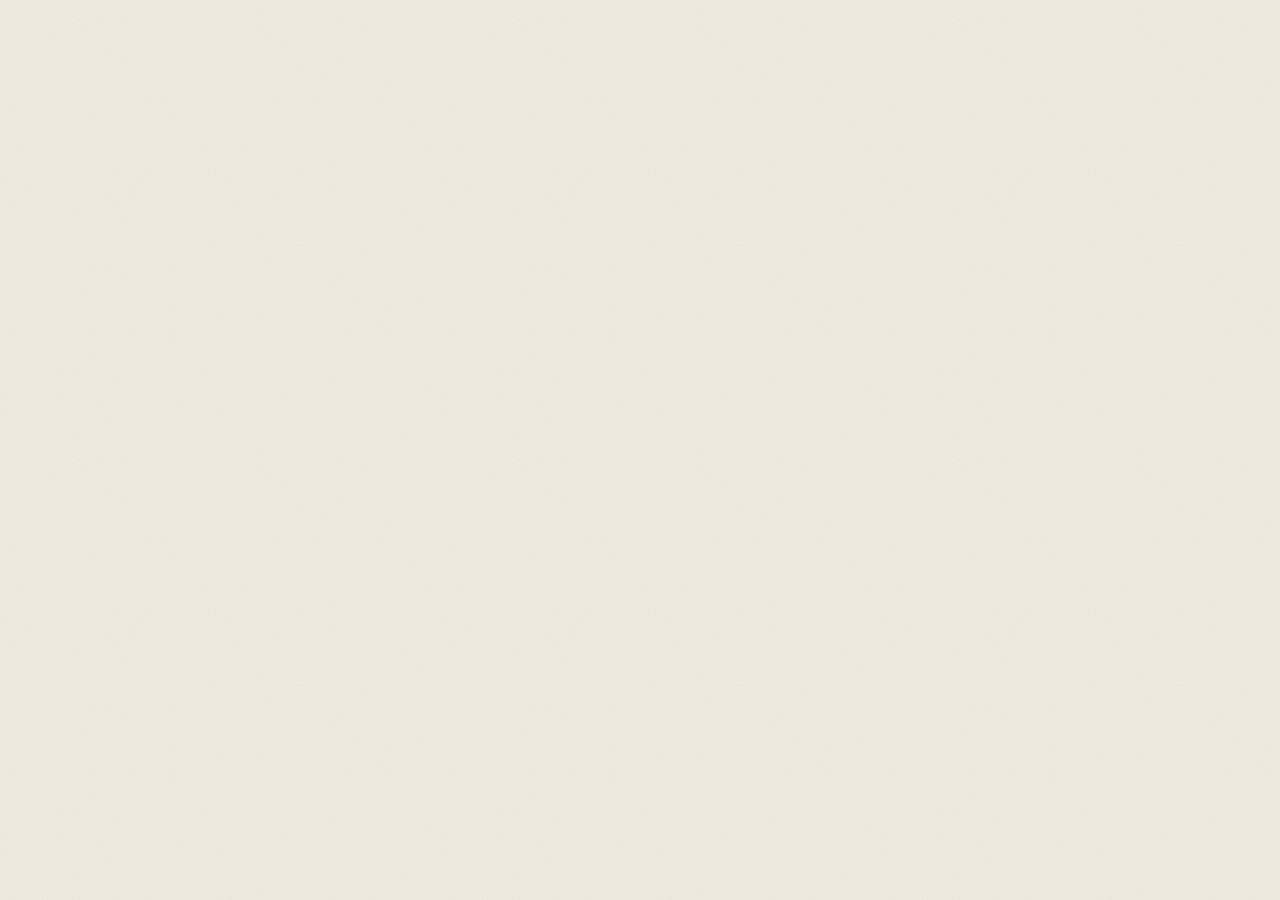
==== index.html @ 9078d6b9 "initial commit: website outline is ready" ====
<!doctype html>
<html lang="en">
<head>
<meta charset="utf-8" />
<meta name="viewport" content="width=device-width,initial-scale=1" />
<title>Anastasiia Krasnoshapka — Unity Developer</title>
<link rel="icon" type="image/svg+xml" href="src/assets/favicon.svg" />
<link rel="preconnect" href="https://fonts.googleapis.com" />
<link rel="preconnect" href="https://fonts.gstatic.com" crossorigin />
<link href="https://fonts.googleapis.com/css2?family=Instrument+Serif:ital@0;1&family=Geist:wght@300;400;500;600;700&family=JetBrains+Mono:wght@400;500&display=swap" rel="stylesheet" />
<link rel="stylesheet" href="styles.css" />
</head>
<body>
<div id="root"></div>

<script src="https://unpkg.com/react@18.3.1/umd/react.development.js" integrity="sha384-hD6/rw4ppMLGNu3tX5cjIb+uRZ7UkRJ6BPkLpg4hAu/6onKUg4lLsHAs9EBPT82L" crossorigin="anonymous"></script>
<script src="https://unpkg.com/react-dom@18.3.1/umd/react-dom.development.js" integrity="sha384-u6aeetuaXnQ38mYT8rp6sbXaQe3NL9t+IBXmnYxwkUI2Hw4bsp2Wvmx4yRQF1uAm" crossorigin="anonymous"></script>
<script src="https://unpkg.com/@babel/standalone@7.29.0/babel.min.js" integrity="sha384-m08KidiNqLdpJqLq95G/LEi8Qvjl/xUYll3QILypMoQ65QorJ9Lvtp2RXYGBFj1y" crossorigin="anonymous"></script>

<script type="text/babel" src="components/Wood.jsx"></script>
<script type="text/babel" src="components/MainPage.jsx"></script>
<script type="text/babel" src="components/ProjectPage.jsx"></script>
<script type="text/babel" src="components/App.jsx"></script>
</body>
</html>
---- styles.css ----
/* ──────────────────────────────────────────────────────────────
   Anastasiia — Unity Developer Portfolio
   Aesthetic: monochrome + walnut/oak wood + moss green accent
   Type: Instrument Serif (display), Geist (body), JetBrains Mono
   ────────────────────────────────────────────────────────────── */

:root {
  --bg: #f1ece2;
  --bg-2: #e8e1d2;
  --paper: #faf6ed;
  --ink: #161310;
  --ink-2: #3b352d;
  --ink-3: #6b6359;
  --rule: #1612101a;
  --rule-strong: #16131033;

  --wood-0: #f6e9cb;
  --wood-1: #f1e1c0;
  --wood-2: #e3cfab;
  --wood-3: #d6b481;
  --wood-4: #a07a4a;
  --wood-5: #f1e1c0;
  --ring: #b88a4e;
  --ring-2: #7a5223;
  --wood-grain: #b88a4e80;
  --wood-background: rgba(120,80,30,.45);

  --moss: oklch(54% 0.12 145);
  --moss-2: oklch(62% 0.13 145);
  --moss-soft: oklch(54% 0.12 145 / 0.18);

  --shadow-1: 0 1px 0 #00000010, 0 12px 30px -20px #00000030;
  --shadow-2: 0 30px 60px -40px #00000060, 0 2px 0 #00000010;

  --ease: cubic-bezier(.2,.7,.2,1);
  --ease-out: cubic-bezier(.16,1,.3,1);
}

html[data-theme="dark"] {
  --bg: #242423;
  --bg-2: #2f2f2e;
  --paper: #393937;
  --ink: #ece5d6;
  --ink-2: #cec9bf;
  --ink-3: #89837a;
  --rule: #eae5dc5a;
  --rule-strong: #ece5d63a;

  --wood-0: #eeece7;
  --wood-1: #f1f1f1;
  --wood-2: #d7d7d7;
  --wood-3: #aaaaaa;
  --wood-4: #443f38;
  --wood-5: #292929;
  --ring: #3a3631;
  --ring-2: #323130;
  --wood-grain: #1d0e0466;
  --wood-background: rgba(63, 56, 47, 0.45);

  --moss: oklch(66% 0.14 145);
  --moss-2: oklch(74% 0.14 145);
  --moss-soft: oklch(66% 0.14 145 / 0.2);
}

* { box-sizing: border-box; }
html, body { margin: 0; padding: 0; }
html { scroll-behavior: smooth; }

body {
  font-family: "Geist", system-ui, sans-serif;
  background: var(--bg);
  color: var(--ink);
  -webkit-font-smoothing: antialiased;
  transition: background-color .6s var(--ease), color .6s var(--ease);
  overflow-x: hidden;
}

body::before {
  content: "";
  position: fixed;
  inset: 0;
  pointer-events: none;
  z-index: 9999;
  opacity: .35;
  mix-blend-mode: multiply;
  background-image: url("data:image/svg+xml;utf8,<svg xmlns='http://www.w3.org/2000/svg' width='220' height='220'><filter id='n'><feTurbulence type='fractalNoise' baseFrequency='0.9' numOctaves='2' stitchTiles='stitch'/><feColorMatrix values='0 0 0 0 0  0 0 0 0 0  0 0 0 0 0  0 0 0 0.06 0'/></filter><rect width='100%' height='100%' filter='url(%23n)'/></svg>");
}
html[data-theme="dark"] body::before { mix-blend-mode: screen; opacity: .25; }

::selection { background: var(--moss); color: var(--paper); }

/* ─────────── Custom circular cursor ─────────── */
@media (hover: hover) and (pointer: fine) {
  html, body,
  a, button, [role="button"], input, textarea, select, label,
  .project-row, .disc-wrap, .theme-switch, .nav-pill a, .steam-link, .back-btn, .contact-email {
    cursor: none !important;
  }
}
.cursor-dot, .cursor-ring {
  position: fixed;
  top: 0; left: 0;
  pointer-events: none;
  z-index: 10000;
  border-radius: 50%;
  transform: translate(-50%, -50%);
  will-change: transform, width, height;
}
.cursor-dot {
  width: 6px; height: 6px;
  background: var(--ink);
  transition: opacity .3s, transform .08s linear, background .3s;
}
.cursor-ring {
  width: 34px; height: 34px;
  border: 1.5px solid var(--ink);
  transition: width .35s var(--ease-out), height .35s var(--ease-out),
              border-width .3s, opacity .3s;
  background: transparent;
}
.cursor-ring.hover {
  width: 64px; height: 64px;
  border-width: 1.5px;
  background: transparent;
}
.cursor-ring.hidden, .cursor-dot.hidden { opacity: 0; }
@media (hover: none), (pointer: coarse) {
  .cursor-dot, .cursor-ring { display: none; }
}

/* ─────────── Loading screen ─────────── */
.loader {
  position: fixed;
  inset: 0;
  z-index: 10001;
  background: var(--bg);
  display: flex; flex-direction: column; align-items: center; justify-content: center;
  gap: 28px;
  transition: opacity .8s var(--ease-out), visibility .8s;
}
.loader.done { opacity: 0; visibility: hidden; pointer-events: none; }
.loader .ring-stack {
  position: relative;
  width: 140px; height: 140px;
}
.loader .ring-stack svg {
  position: absolute; inset: 0;
  width: 100%; height: 100%;
}
.loader .ring-stack .r {
  fill: none;
  stroke: var(--ink-2);
  stroke-linecap: round;
  transform-origin: center;
  animation: ring-grow 2.4s var(--ease-out) infinite;
}
.loader .ring-stack .r:nth-child(1) { animation-delay: 0s;   stroke-width: 1.2; }
.loader .ring-stack .r:nth-child(2) { animation-delay: .25s; stroke-width: 1; opacity: .85; }
.loader .ring-stack .r:nth-child(3) { animation-delay: .5s;  stroke-width: 1; opacity: .7; }
.loader .ring-stack .r:nth-child(4) { animation-delay: .75s; stroke-width: 1; opacity: .55; }
.loader .ring-stack .r:nth-child(5) { animation-delay: 1s;   stroke-width: 1; opacity: .4; }
.loader .ring-stack .core-dot {
  position: absolute; left: 50%; top: 50%;
  width: 10px; height: 10px;
  border-radius: 50%;
  background: var(--moss);
  transform: translate(-50%, -50%);
  box-shadow: 0 0 0 6px var(--moss-soft);
}
@keyframes ring-grow {
  0%   { transform: scale(0.2); opacity: 0; }
  20%  { opacity: .9; }
  100% { transform: scale(1); opacity: 0; }
}
.loader .label {
  font-family: "JetBrains Mono", monospace;
  font-size: 11px;
  letter-spacing: 0.3em;
  color: var(--ink-3);
  text-transform: uppercase;
  display: flex; align-items: center; gap: 14px;
}
.loader .label .bar {
  display: inline-block;
  width: 120px; height: 1px;
  background: linear-gradient(90deg, var(--ink-3) 0%, var(--ink-3) var(--p, 0%), var(--rule-strong) var(--p, 0%));
}
.loader .name {
  font-family: "Instrument Serif", serif;
  font-size: 28px;
  color: var(--ink-2);
  letter-spacing: -0.005em;
}
.loader .name .it { font-style: italic; color: var(--moss); }

h1, h2, h3, h4 { margin: 0; font-weight: 400; letter-spacing: -0.01em; }
p { margin: 0; line-height: 1.55; }

.serif { font-family: "Instrument Serif", "Times New Roman", serif; font-weight: 400; letter-spacing: 0; }
.mono { font-family: "JetBrains Mono", ui-monospace, monospace; font-feature-settings: "ss01"; }

/* ─────────── Wood textures ─────────── */
.wood-grain {
  background-color: var(--wood-1);
  background-image:
    repeating-radial-gradient(circle at 78% 12%,
      transparent 0 5px,
      rgba(184,138,78,.45) 5px,
      transparent 6px 11px),
    repeating-radial-gradient(circle at 42% 88%,
      transparent 0 7px,
      rgba(184,138,78,.4) 7px,
      transparent 8px 15px),
    repeating-radial-gradient(circle at -10% 50%,
      transparent 0 9px,
      rgba(184,138,78,.25) 9px,
      transparent 10px 19px),
    url("data:image/svg+xml;utf8,<svg xmlns='http://www.w3.org/2000/svg' width='400' height='400'><filter id='w'><feTurbulence type='fractalNoise' baseFrequency='0.85' numOctaves='2' seed='4'/><feColorMatrix values='0 0 0 0 0.55  0 0 0 0 0.4  0 0 0 0 0.22  0 0 0 0.1 0'/></filter><rect width='100%25' height='100%25' filter='url(%23w)'/></svg>"),
    linear-gradient(180deg, rgba(255,240,210,.22), rgba(180,140,80,.14));
  background-size: auto, auto, auto, 240px 240px, auto;
  background-blend-mode: multiply, multiply, multiply, multiply, normal;
}

.wood-grain.light { background-color: var(--wood-0); }
.wood-grain.dark  { background-color: var(--wood-3); }
.wood-grain.dark  { --ring: var(--ring-2); }

.wood-disc {
  background-color: var(--wood-1);
  background-image:
    repeating-radial-gradient(circle at 50% 50%,
      transparent 0 4px,
      rgba(184,138,78,.35) 4px,
      transparent 5px 9px),
    repeating-radial-gradient(circle at 50% 50%,
      transparent 0 24px,
      rgba(184,138,78,.15) 24px,
      transparent 26px 60px),
    radial-gradient(circle at 50% 50%, rgba(255,240,210,.5), rgba(184,138,78,.22) 85%);
  background-blend-mode: multiply, multiply, normal;
}

/* ─────────── Cursor / focus ─────────── */
@media (hover: none), (pointer: coarse) {
  a, button, [role="button"] { cursor: pointer; }
}

/* ─────────── Top chrome ─────────── */
.chrome {
  position: fixed;
  top: 0; left: 0; right: 0;
  z-index: 100;
  display: flex;
  align-items: center;
  justify-content: space-between;
  padding: 22px 36px;
  pointer-events: none;
}
.chrome > * { pointer-events: auto; }

.brand {
  display: flex;
  align-items: center;
  gap: 12px;
  font-family: "Instrument Serif", serif;
  font-size: 22px;
  letter-spacing: -0.01em;
}
.brand .dot {
  width: 10px; height: 10px;
  border-radius: 50%;
  background: var(--moss);
  box-shadow: 0 0 0 3px var(--moss-soft);
}

.nav-pill {
  display: flex; align-items: center; gap: 18px;
  background: var(--paper);
  border: 1px solid var(--rule);
  padding: 8px 8px 8px 20px;
  border-radius: 999px;
  font-size: 13px;
  letter-spacing: 0.02em;
  box-shadow: var(--shadow-1);
}
.nav-pill a {
  color: var(--ink-2);
  text-decoration: none;
  transition: color .2s;
}
.nav-pill a:hover { color: var(--ink); }
.nav-pill .sep { width: 1px; height: 14px; background: var(--rule-strong); }

/* ─────────── Theme switch — wooden toggle ─────────── */
.theme-switch {
  position: relative;
  width: 64px; height: 30px;
  border-radius: 999px;
  border: 1px solid var(--rule-strong);
  background: var(--bg-2);
  overflow: hidden;
  box-shadow: inset 0 1px 0 #ffffff20, inset 0 -1px 0 #00000020;
}
.theme-switch .knob {
  position: absolute;
  top: 2px; left: 2px;
  width: 24px; height: 24px;
  border-radius: 50%;
  transition: transform .5s var(--ease-out), background .4s;
  box-shadow: 0 2px 4px #00000040, inset 0 1px 0 #ffffff40, inset 0 -2px 3px #00000040;
  background:
    radial-gradient(circle at 30% 30%, rgba(255,230,190,.6), transparent 50%),
    radial-gradient(circle at 50% 50%, var(--wood-2), var(--wood-3));
}
html[data-theme="dark"] .theme-switch .knob {
  transform: translateX(34px);
}
.theme-switch .icon {
  position: absolute;
  top: 50%;
  width: 14px; height: 14px;
  transform: translateY(-50%);
  opacity: .6;
}
.theme-switch .icon.sun { left: 9px; }
.theme-switch .icon.moon { right: 9px; }

/* ─────────── Sections ─────────── */
section {
  position: relative;
  padding: 120px 36px;
}
.section-label {
  display: flex; align-items: center; gap: 14px;
  font-family: "JetBrains Mono", monospace;
  font-size: 11px;
  letter-spacing: 0.18em;
  text-transform: uppercase;
  color: var(--ink-3);
}
.section-label::before {
  content: ""; width: 28px; height: 1px; background: var(--ink-3);
}

/* ─────────── HERO ─────────── */
.hero {
  min-height: 100vh;
  padding: 120px 48px 80px;
  display: grid;
  grid-template-columns: minmax(0, 2fr) minmax(0, 1fr);
  grid-template-rows: auto 1fr auto;
  grid-template-areas:
    "meta   meta"
    "title  cubes"
    "role   role";
  column-gap: 56px;
  row-gap: 40px;
  position: relative;
  overflow: hidden;
}
.hero-meta {
  grid-area: meta;
  display: flex; justify-content: space-between;
  font-family: "JetBrains Mono", monospace;
  font-size: 11px;
  letter-spacing: 0.15em;
  text-transform: uppercase;
  color: var(--ink-3);
  margin-top: 40px;
  position: relative;
  z-index: 3;
}

.hero-title {
  grid-area: title;
  display: flex;
  flex-direction: column;
  justify-content: center;
  gap: 36px;
  position: relative;
  z-index: 3;
  min-width: 0;
}

.hero-name {
  font-family: "Instrument Serif", serif;
  font-size: clamp(56px, 8vw, 168px);
  line-height: 0.9;
  letter-spacing: -0.025em;
  margin: 0;
  text-wrap: balance;
}
.hero-name .it { font-style: italic; color: var(--moss); }
.hero-name .stroke {
  -webkit-text-stroke: 1.5px var(--ink);
  color: transparent;
}

.hero-role {
  grid-area: role;
  display: flex; justify-content: space-between; align-items: flex-end;
  border-top: 1px solid var(--rule-strong);
  padding-top: 16px;
  position: relative;
  z-index: 3;
}
.hero-role .role {
  font-family: "Geist", sans-serif;
  font-size: 14px;
  letter-spacing: 0.06em;
  text-transform: uppercase;
  color: var(--ink-2);
}
.hero-role .loc {
  font-family: "JetBrains Mono", monospace;
  font-size: 12px;
  color: var(--ink-3);
}

.beam-track {
  position: absolute;
  left: 0; right: 0;
  pointer-events: none;
}

.hero-cubes {
  grid-area: cubes;
  position: relative;
  align-self: stretch;
  justify-self: stretch;
  min-height: 360px;
  pointer-events: none;
  z-index: 1;
}
.hero-cube {
  position: absolute;
  will-change: transform;
}
.hero-cube.hc-1 { top: 4%;   right: 12%; }
.hero-cube.hc-2 { top: 22%;  right: 58%; }
.hero-cube.hc-3 { top: 42%;  right: 6%;  }
.hero-cube.hc-4 { top: 62%;  right: 48%; }
.hero-cube.hc-5 { top: 80%;  right: 22%; }

@media (max-width: 1023px) {
  .hero {
    grid-template-columns: minmax(0, 1fr);
    grid-template-rows: auto auto auto;
    grid-template-areas:
      "meta"
      "title"
      "role";
    column-gap: 0;
  }
  .hero-cubes { display: none !important; }
}

.hero-tagline {
  display: flex;
  align-items: baseline;
  flex-wrap: wrap;
  gap: 18px;
  position: relative;
}
.hero-tagline .prefix {
  font-family: "JetBrains Mono", monospace;
  font-size: 12px;
  letter-spacing: 0.22em;
  text-transform: uppercase;
  color: var(--ink-3);
  padding-bottom: 8px;
}
.hero-tagline .emph {
  font-family: "Instrument Serif", serif;
  font-style: italic;
  font-size: clamp(40px, 6vw, 100px);
  line-height: 0.95;
  letter-spacing: -0.02em;
  color: var(--moss);
  position: relative;
}
.hero-tagline .emph::after {
  content: "";
  position: absolute;
  left: 0; right: 0;
  bottom: 6px;
  height: 2px;
  background: var(--moss);
  opacity: 0.35;
}

/* ─────────── ABOUT ─────────── */
.about {
  display: grid;
  grid-template-columns: 1fr 1.4fr;
  gap: 80px;
  align-items: start;
}
.about p {
  font-family: "Instrument Serif", serif;
  font-size: clamp(26px, 3.2vw, 38px);
  line-height: 1.18;
  letter-spacing: -0.005em;
  color: var(--ink);
  text-wrap: pretty;
}
.about p .em {
  color: var(--moss);
  font-style: italic;
}
.about-side {
  position: sticky;
  top: 120px;
  display: flex; flex-direction: column; gap: 18px;
}
.about-stat {
  border-top: 1px solid var(--rule);
  padding-top: 14px;
}
.about-stat .n {
  font-family: "Instrument Serif", serif;
  font-size: 64px;
  line-height: 1;
}
.about-stat .l {
  font-family: "JetBrains Mono", monospace;
  font-size: 11px;
  letter-spacing: 0.14em;
  text-transform: uppercase;
  color: var(--ink-3);
  margin-top: 6px;
}

/* ─────────── SKILLS — wooden blocks ─────────── */
.skills {
  position: relative;
}
.skills-head {
  display: flex; justify-content: space-between; align-items: flex-end;
  margin-bottom: 44px;
}
.skills-head h2 {
  font-family: "Instrument Serif", serif;
  font-size: clamp(56px, 7vw, 110px);
  line-height: 0.95;
  letter-spacing: -0.02em;
}
.skills-head h2 .it { font-style: italic; color: var(--moss); }

.skills-grid {
  display: grid;
  grid-template-columns: repeat(3, 1fr);
  gap: 80px 40px;
  margin-top: 60px;
}
.disc-wrap {
  display: flex; flex-direction: column; align-items: center; gap: 18px;
}
.disc {
  position: relative;
  width: clamp(180px, 17vw, 240px);
  aspect-ratio: 1;
  border-radius: 50%;
  overflow: hidden;
  transition: transform .8s var(--ease-out);
  box-shadow:
    inset 0 1px 0 rgba(255,245,215,.6),
    inset 0 -8px 22px rgba(140,90,40,.32),
    0 24px 40px -28px rgba(80,50,20,.55);
}
.disc::after {
  content: "";
  position: absolute; inset: 0;
  border-radius: 50%;
  background:
    radial-gradient(circle at 32% 28%, rgba(255,250,235,.32), transparent 55%),
    radial-gradient(circle at 70% 78%, rgba(80,50,20,.28), transparent 55%);
  mix-blend-mode: soft-light;
  pointer-events: none;
}
.disc .core {
  position: absolute;
  top: 50%; left: 50%;
  transform: translate(-50%, -50%);
  width: 70%;
  text-align: center;
  font-family: "Instrument Serif", serif;
  font-style: italic;
  font-size: clamp(20px, 2.1vw, 30px);
  color: #2a1808;
  text-shadow: 0 1px 0 rgba(255,240,210,.6);
  line-height: 1.05;
  letter-spacing: -0.01em;
  z-index: 2;
  pointer-events: none;
}
.disc-wrap:hover .disc { transform: rotate(8deg) scale(1.02); }
.disc-meta {
  display: flex; flex-direction: column; align-items: center; gap: 4px;
  text-align: center;
}
.disc-meta .num {
  font-family: "JetBrains Mono", monospace;
  font-size: 10px;
  letter-spacing: 0.2em;
  color: var(--ink-3);
  text-transform: uppercase;
}
.disc-meta .cat {
  font-family: "Geist", sans-serif;
  font-size: 12px;
  color: var(--ink-2);
  letter-spacing: 0.04em;
}
html[data-theme="dark"] .disc .core { color: #1a0d04; text-shadow: 0 1px 0 rgba(255,240,210,.45); }

/* ─────────── PROJECTS ─────────── */
.projects {
  padding-top: 40px;
}
.projects-list {
  display: flex;
  flex-direction: column;
}
.project-row {
  position: relative;
  display: grid;
  grid-template-columns: 80px 1.2fr 1fr 120px;
  align-items: center;
  gap: 30px;
  padding: 36px 0;
  border-top: 1px solid var(--rule-strong);
  cursor: pointer;
  transition: padding .4s var(--ease-out);
}
.project-row:last-child { border-bottom: 1px solid var(--rule-strong); }
.project-row:hover { padding-left: 24px; padding-right: 24px; }
.project-row .idx {
  font-family: "JetBrains Mono", monospace;
  font-size: 12px;
  color: var(--ink-3);
  letter-spacing: 0.1em;
}
.project-row .title {
  font-family: "Instrument Serif", serif;
  font-size: clamp(36px, 5vw, 72px);
  line-height: 1;
  letter-spacing: -0.015em;
  transition: transform .4s var(--ease-out), color .4s;
}
.project-row .title em { color: var(--moss); }
.project-row .meta {
  display: flex; gap: 18px; flex-wrap: wrap;
  font-family: "JetBrains Mono", monospace;
  font-size: 11px;
  letter-spacing: 0.1em;
  text-transform: uppercase;
  color: var(--ink-3);
}
.project-row .arrow {
  justify-self: end;
  width: 56px; height: 56px;
  border-radius: 50%;
  display: grid; place-items: center;
  border: 1px solid var(--rule-strong);
  transition: transform .4s var(--ease-out), background .4s, color .4s, border-color .4s;
  color: var(--ink);
}
.project-row:hover .arrow {
  background: var(--moss);
  color: var(--paper);
  border-color: var(--moss);
  transform: rotate(-45deg) scale(1.06);
}
.project-row:hover .title {
  transform: translateX(8px);
}

.project-preview {
  position: fixed;
  pointer-events: none;
  width: 320px;
  height: 220px;
  border-radius: 4px;
  overflow: hidden;
  z-index: 50;
  box-shadow: var(--shadow-2);
  opacity: 0;
  transform: translate(-50%, -50%) scale(.92);
  transition: opacity .35s var(--ease-out), transform .5s var(--ease-out);
}
.project-preview.show { opacity: 1; transform: translate(-50%, -50%) scale(1); }

/* ─────────── EDUCATION ─────────── */
.education {
  display: grid;
  grid-template-columns: 1fr 1.4fr;
  gap: 80px;
  align-items: start;
}
.education p {
  font-family: "Instrument Serif", serif;
  font-size: clamp(24px, 2.6vw, 36px);
  line-height: 1.25;
  color: var(--ink);
  text-wrap: pretty;
}
.education-side {
  position: sticky; top: 120px;
}
.diploma {
  border: 1px solid var(--rule-strong);
  background: var(--paper);
  padding: 28px;
  border-radius: 6px;
  position: relative;
  overflow: hidden;
}
.diploma .label {
  font-family: "JetBrains Mono", monospace;
  font-size: 10px;
  letter-spacing: 0.18em;
  text-transform: uppercase;
  color: var(--ink-3);
  margin-bottom: 18px;
}
.diploma .school {
  font-family: "Instrument Serif", serif;
  font-size: 38px;
  line-height: 1.05;
}
.diploma .deg {
  margin-top: 10px;
  color: var(--ink-2);
  font-size: 14px;
}
.diploma .yr {
  margin-top: 22px;
  display: inline-block;
  border-top: 1px solid var(--rule-strong);
  padding-top: 12px;
  font-family: "JetBrains Mono", monospace;
  font-size: 12px;
  color: var(--ink-3);
}

/* ─────────── CONTACT ─────────── */
.contact {
  min-height: 90vh;
  padding: 140px 36px 80px;
  display: flex;
  flex-direction: column;
  justify-content: space-between;
  position: relative;
}
.contact h2 {
  font-family: "Instrument Serif", serif;
  font-size: clamp(80px, 14vw, 240px);
  line-height: 0.85;
  letter-spacing: -0.025em;
}
.contact h2 .it { font-style: italic; color: var(--moss); }
.contact-email {
  font-family: "Instrument Serif", serif;
  font-size: clamp(28px, 4vw, 56px);
  text-decoration: none;
  color: var(--ink);
  border-bottom: 1px solid var(--rule-strong);
  padding-bottom: 8px;
  display: inline-flex;
  align-items: center;
  gap: 18px;
  transition: color .3s, border-color .3s;
}
.contact-email:hover { color: var(--moss); border-color: var(--moss); }
.contact-email .arrow { display: inline-block; transition: transform .4s var(--ease-out); }
.contact-email:hover .arrow { transform: translate(8px, -8px); }
.contact-grid {
  display: grid;
  grid-template-columns: repeat(3, 1fr);
  gap: 48px;
  margin-top: 80px;
  padding-top: 40px;
  border-top: 1px solid var(--rule-strong);
}
.contact-grid .k {
  font-family: "JetBrains Mono", monospace;
  font-size: 11px;
  letter-spacing: 0.16em;
  text-transform: uppercase;
  color: var(--ink-3);
  margin-bottom: 8px;
}
.contact-grid .v {
  font-family: "Instrument Serif", serif;
  font-size: 28px;
  line-height: 1.2;
}
.contact-grid .v a {
  color: inherit;
  text-decoration: none;
  border-bottom: 1px solid var(--rule);
}

.foot {
  display: flex; justify-content: space-between;
  font-family: "JetBrains Mono", monospace;
  font-size: 11px;
  letter-spacing: 0.14em;
  text-transform: uppercase;
  color: var(--ink-3);
  margin-top: 80px;
}

/* ─────────── Horizontal scroll cluster on main ─────────── */
.hscroll-section {
  position: relative;
  height: 320vh;
}
.hscroll-stage {
  position: sticky;
  top: 0;
  height: 100vh;
  overflow: hidden;
  display: flex;
  align-items: center;
}
.hscroll-track {
  display: flex;
  will-change: transform;
  padding: 0 10vw;
  gap: 6vw;
  align-items: center;
}
.hscroll-card {
  flex: 0 0 auto;
  width: 60vw;
  max-width: 720px;
  aspect-ratio: 4 / 3;
  border-radius: 8px;
  background: var(--paper);
  border: 1px solid var(--rule-strong);
  overflow: hidden;
  display: grid;
  grid-template-rows: 1fr auto;
  box-shadow: var(--shadow-2);
}
.hscroll-card .img {
  background: var(--wood-3);
  position: relative;
  overflow: hidden;
}
.hscroll-card .img .ph {
  position: absolute; inset: 0;
  display: grid; place-items: center;
  font-family: "JetBrains Mono", monospace;
  font-size: 11px;
  letter-spacing: 0.14em;
  color: #faf6ed99;
  text-transform: uppercase;
}

/* ─────────── PROJECT PAGE ─────────── */
.project-page { min-height: 100vh; background: var(--bg); }
.project-hero {
  padding: 140px 36px 60px;
  display: grid;
  grid-template-columns: 1fr 1fr;
  gap: 60px;
  align-items: end;
  border-bottom: 1px solid var(--rule-strong);
}
.project-hero h1 {
  font-family: "Instrument Serif", serif;
  font-size: clamp(64px, 10vw, 140px);
  line-height: 0.85;
  letter-spacing: -0.025em;
}
.project-hero h1 .it { font-style: italic; color: var(--moss); }
.project-tagline {
  font-family: "Instrument Serif", serif;
  font-size: clamp(20px, 1.8vw, 26px);
  line-height: 1.35;
  color: var(--ink-2);
  max-width: 42ch;
}

.project-meta {
  display: grid;
  grid-template-columns: repeat(4, 1fr);
  gap: 40px;
  padding: 30px 36px;
  border-bottom: 1px solid var(--rule-strong);
}
.project-meta .k {
  font-family: "JetBrains Mono", monospace;
  font-size: 10px;
  letter-spacing: 0.16em;
  text-transform: uppercase;
  color: var(--ink-3);
  margin-bottom: 6px;
}
.project-meta .v {
  font-family: "Instrument Serif", serif;
  font-size: 22px;
}

.screens-section {
  position: relative;
  background: var(--bg-2);
}
.screens-stage {
  position: sticky; top: 0;
  height: 100vh;
  overflow: hidden;
  display: flex;
  align-items: center;
}
.screens-track {
  display: flex;
  gap: 60px;
  padding: 0 6vw;
  will-change: transform;
  align-items: center;
}
.screen-frame {
  position: relative;
  flex: 0 0 auto;
  width: 70vw;
  max-width: 1000px;
  aspect-ratio: 16/9;
  padding: 24px 26px 32px;
  border-radius: 6px;
  transform-origin: center;
  transition: transform .5s var(--ease-out);
  background-color: var(--wood-5);
  background-image:
    repeating-radial-gradient(circle at 18% 22%,
      transparent 0 5px,
      rgba(184,138,78,.4) 5px,
      transparent 6px 11px),
    repeating-radial-gradient(circle at 82% 84%,
      transparent 0 7px,
      rgba(184,138,78,.35) 7px,
      transparent 8px 15px),
    url("data:image/svg+xml;utf8,<svg xmlns='http://www.w3.org/2000/svg' width='400' height='400'><filter id='w'><feTurbulence type='fractalNoise' baseFrequency='0.85' numOctaves='2' seed='4'/><feColorMatrix values='0 0 0 0 0.55  0 0 0 0 0.4  0 0 0 0 0.22  0 0 0 0.1 0'/></filter><rect width='100%25' height='100%25' filter='url(%23w)'/></svg>"),
    linear-gradient(180deg, rgba(255,240,210,.22), rgba(180,140,80,.14));
  background-size: auto, auto, 240px 240px, auto;
  background-blend-mode: multiply, multiply, multiply, normal;
  box-shadow:
    inset 0 1px 0 rgba(255,245,215,.5),
    inset 0 -3px 0 rgba(120,80,30,.3),
    inset 3px 0 0 rgba(120,80,30,.15),
    inset -3px 0 0 rgba(120,80,30,.15),
    0 40px 60px -28px rgba(80,50,20,.4);
}
.screen-frame::before {
  content: "";
  position: absolute; inset: 0;
  pointer-events: none;
  border-radius: 6px;
  background:
    linear-gradient(135deg, transparent calc(28px - 1px), var(--wood-background) calc(28px), transparent calc(28px + 1px)) top left / 60px 60px no-repeat,
    linear-gradient(-135deg, transparent calc(28px - 1px), var(--wood-background) calc(28px), transparent calc(28px + 1px)) top right / 60px 60px no-repeat,
    linear-gradient(45deg, transparent calc(28px - 1px), var(--wood-background) calc(28px), transparent calc(28px + 1px)) bottom left / 60px 60px no-repeat,
    linear-gradient(-45deg, transparent calc(28px - 1px), var(--wood-background) calc(28px), transparent calc(28px + 1px)) bottom right / 60px 60px no-repeat;
}
.screen-frame .image {
  width: 100%; height: 100%;
  background: #161310;
  border-radius: 2px;
  position: relative;
  overflow: hidden;
}
.screen-frame .image .ph {
  position: absolute; inset: 0;
  display: grid; place-items: center;
  text-align: center;
  font-family: "JetBrains Mono", monospace;
  font-size: 12px;
  letter-spacing: 0.14em;
  color: #faf6ed66;
  text-transform: uppercase;
}
.screen-caption {
  position: absolute;
  bottom: -28px; left: 0;
  font-family: "JetBrains Mono", monospace;
  font-size: 11px;
  letter-spacing: 0.14em;
  color: var(--ink-3);
  text-transform: uppercase;
}
.screen-counter {
  position: absolute;
  top: 36px; right: 36px;
  font-family: "JetBrains Mono", monospace;
  font-size: 12px;
  color: var(--ink-3);
  letter-spacing: 0.14em;
  z-index: 5;
}

.narrative {
  padding: 120px 36px;
  display: grid;
  grid-template-columns: 1fr 2fr;
  gap: 80px;
  max-width: 1500px;
  margin: 0 auto;
}
.narrative .body { display: flex; flex-direction: column; gap: 64px; }
.narrative-item h3 {
  font-family: "Instrument Serif", serif;
  font-size: clamp(36px, 4.5vw, 64px);
  line-height: 1;
  letter-spacing: -0.015em;
  margin-bottom: 20px;
}
.narrative-item h3 .it { font-style: italic; color: var(--moss); }
.narrative-item p {
  font-family: "Geist", sans-serif;
  font-size: 17px;
  line-height: 1.6;
  color: var(--ink-2);
  max-width: 60ch;
}
.narrative-item p + p { margin-top: 14px; }

.steam-cta {
  padding: 100px 36px 160px;
  display: flex; flex-direction: column; align-items: center; gap: 16px;
  background: var(--bg);
}
.steam-cta .eyebrow {
  font-family: "JetBrains Mono", monospace;
  font-size: 10px;
  letter-spacing: 0.24em;
  color: var(--ink-3);
  text-transform: uppercase;
  display: inline-flex; align-items: center; gap: 10px;
}
.steam-cta .eyebrow::before,
.steam-cta .eyebrow::after {
  content: ""; width: 28px; height: 1px; background: var(--ink-3); opacity: .5;
}
.steam-link {
  position: relative;
  display: inline-flex; align-items: baseline; gap: 22px;
  text-decoration: none;
  color: var(--ink);
  font-family: "Instrument Serif", serif;
  font-size: clamp(48px, 8vw, 120px);
  line-height: 0.95;
  letter-spacing: -0.02em;
  padding: 8px 4px;
}
.steam-link .it { font-style: italic; color: var(--moss); transition: color .4s; }
.steam-link .arrow {
  display: inline-flex; align-items: center; justify-content: center;
  width: clamp(48px, 6vw, 80px);
  height: clamp(48px, 6vw, 80px);
  border-radius: 50%;
  border: 1px solid var(--rule-strong);
  transition: transform .5s var(--ease-out), background .4s, color .4s, border-color .4s;
  color: var(--ink);
  align-self: center;
  margin-left: 6px;
}
.steam-link::after {
  content: "";
  position: absolute;
  left: 4px; right: 4px;
  bottom: 0;
  height: 2px;
  background: var(--moss);
  transform: scaleX(0);
  transform-origin: left;
  transition: transform .55s var(--ease-out);
}
.steam-link:hover::after { transform: scaleX(1); }
.steam-link:hover .arrow {
  background: var(--moss);
  color: var(--paper);
  border-color: var(--moss);
  transform: rotate(-45deg) scale(1.05);
}
.steam-sub {
  display: flex; align-items: center; gap: 12px;
  font-family: "JetBrains Mono", monospace;
  font-size: 11px;
  letter-spacing: 0.16em;
  text-transform: uppercase;
  color: var(--ink-3);
  margin-top: 12px;
}
.steam-sub .dot {
  width: 6px; height: 6px; border-radius: 50%; background: var(--moss);
  box-shadow: 0 0 0 3px var(--moss-soft);
}

.project-chrome {
  position: fixed;
  top: 0; left: 0; right: 0;
  z-index: 100;
  display: flex;
  justify-content: space-between;
  padding: 22px 36px;
  pointer-events: none;
}
.project-chrome > * { pointer-events: auto; }
.back-btn {
  display: inline-flex; align-items: center; gap: 10px;
  padding: 10px 16px;
  border-radius: 999px;
  background: var(--paper);
  border: 1px solid var(--rule);
  color: var(--ink-2);
  font-size: 13px;
  text-decoration: none;
  box-shadow: var(--shadow-1);
  transition: color .3s, transform .3s var(--ease-out);
}
.back-btn:hover { color: var(--ink); transform: translateX(-3px); }

.scroll-hint {
  position: absolute;
  left: 50%;
  transform: translateX(-50%);
  bottom: 30px;
  display: flex; flex-direction: column; align-items: center; gap: 10px;
  font-family: "JetBrains Mono", monospace;
  font-size: 10px;
  letter-spacing: 0.2em;
  color: var(--ink-3);
  text-transform: uppercase;
  pointer-events: none;
}
.scroll-hint .bar {
  width: 1px; height: 50px;
  background: linear-gradient(to bottom, transparent, var(--ink-3));
  animation: hint 2.4s var(--ease-out) infinite;
  transform-origin: top;
}
@keyframes hint {
  0%, 100% { transform: scaleY(0.3); opacity: 0.5; }
  50% { transform: scaleY(1); opacity: 1; }
}

.progress {
  position: fixed;
  bottom: 0; left: 0; right: 0;
  height: 2px;
  background: transparent;
  z-index: 100;
}
.progress .fill {
  height: 100%;
  background: var(--moss);
  width: 0%;
  transition: width .15s linear;
}

.fade-enter {
  animation: fadeIn .9s var(--ease-out) both;
}
@keyframes fadeIn {
  from { opacity: 0; transform: translateY(20px); }
  to { opacity: 1; transform: translateY(0); }
}

.reveal { opacity: 0; transform: translateY(30px); transition: opacity 1s var(--ease-out), transform 1s var(--ease-out); }
.reveal.in { opacity: 1; transform: translateY(0); }

@media (max-width: 900px) {
  section { padding: 80px 22px; }
  .about, .education { grid-template-columns: 1fr; gap: 40px; }
  .about-side, .education-side { position: static; }
  .skills-grid { grid-template-columns: repeat(4, 1fr); }
  .skills-grid { grid-template-columns: repeat(2, 1fr); gap: 50px 24px; }
  .project-row { grid-template-columns: 30px 1fr 60px; }
  .project-row .meta { display: none; }
  .project-hero { grid-template-columns: 1fr; }
  .project-meta { grid-template-columns: repeat(2,1fr); }
  .narrative { grid-template-columns: 1fr; gap: 40px; }
  .contact-grid { grid-template-columns: 1fr; gap: 24px; }
}

/* ─────────── Mobile (≤ 720px) ─────────── */
@media (max-width: 720px) {
  .chrome { padding: 16px 18px; }
  .brand { font-size: 18px; }
  .nav-pill {
    gap: 10px;
    padding: 6px 6px 6px 14px;
    font-size: 12px;
  }
  .nav-pill a { display: none; }
  .nav-pill .sep { display: none; }
  .nav-pill .theme-switch { display: block; }

  .hero { padding: 100px 20px 60px; min-height: auto; }
  .hero-meta { margin-top: 20px; font-size: 10px; gap: 10px; }
  .hero-title { gap: 24px; }
  .hero-name { font-size: clamp(54px, 16vw, 96px); margin-top: 0; }
  .hero-tagline {
    margin-top: 0;
    gap: 10px;
    flex-direction: column;
    align-items: flex-start;
  }
  .hero-tagline .emph { font-size: clamp(40px, 11vw, 64px); }
  .hero-role {
    flex-direction: column;
    align-items: flex-start;
    gap: 8px;
    margin-top: 24px;
    padding-top: 14px;
  }
  .hero-role .role { font-size: 12px; }
  .hero-role .loc { font-size: 11px; }

  .hero-cubes { display: none !important; }
  .hero-cube { display: none !important; }

  .scroll-hint { bottom: 16px; }
  .scroll-hint .bar { height: 32px; }

  .about { gap: 32px; }
  .about-side { flex-direction: row; flex-wrap: wrap; gap: 14px 28px; }
  .about-stat { flex: 1 1 30%; min-width: 90px; padding-top: 10px; }
  .about-stat .n { font-size: 44px; }
  .about-stat .l { font-size: 10px; }

  .skills-grid { gap: 36px 18px; margin-top: 36px; }
  .disc { width: clamp(120px, 38vw, 180px); }
  .skills-head { flex-direction: column; align-items: flex-start; gap: 12px; margin-bottom: 24px; }

  .project-row {
    grid-template-columns: 1fr auto;
    gap: 12px 18px;
    padding: 24px 0;
  }
  .project-row .idx { grid-row: 1; font-size: 10px; }
  .project-row .title { grid-row: 2; grid-column: 1; font-size: clamp(32px, 9vw, 52px); }
  .project-row .arrow {
    grid-row: 2; grid-column: 2;
    width: 44px; height: 44px;
    align-self: center;
  }
  .project-row:hover { padding-left: 0; padding-right: 0; }

  .diploma { padding: 22px; }
  .diploma .school { font-size: 28px; }

  .contact { padding: 100px 20px 60px; min-height: auto; }
  .contact h2 { font-size: clamp(54px, 14vw, 88px); }
  .contact-email {
    font-size: clamp(22px, 6.5vw, 36px);
    gap: 12px;
    flex-wrap: wrap;
  }
  .contact-email .arrow svg { width: 22px; height: 22px; }
  .contact-grid {
    margin-top: 48px;
    padding-top: 28px;
    gap: 22px;
  }
  .contact-grid .v { font-size: 22px; }
  .foot {
    flex-direction: column;
    gap: 8px;
    margin-top: 48px;
    font-size: 10px;
  }

  .project-chrome { padding: 16px 18px; }
  .project-hero { padding: 110px 20px 40px; gap: 28px; }
  .project-meta { padding: 24px 20px; gap: 24px; }
  .project-meta .v { font-size: 18px; }
  .narrative { padding: 80px 20px; }
  .narrative-item p { font-size: 15px; }
  .screens-track { gap: 28px; padding: 0 6vw; }
  .screen-frame { width: 84vw; padding: 12px 12px 18px; }
  .screen-counter { top: 18px; right: 18px; font-size: 10px; }
  .steam-cta { padding: 80px 20px 100px; }
}

/* ─────────── Small mobile (≤ 420px) ─────────── */
@media (max-width: 420px) {
  .hero-name { font-size: clamp(46px, 14vw, 72px); }
  .hero-meta span:last-child { display: none; }
  .nav-pill { padding: 6px 4px 6px 10px; }
  .brand { font-size: 16px; }
  .about p { font-size: clamp(22px, 6vw, 28px); }
  .education p { font-size: clamp(18px, 5vw, 24px); }
}
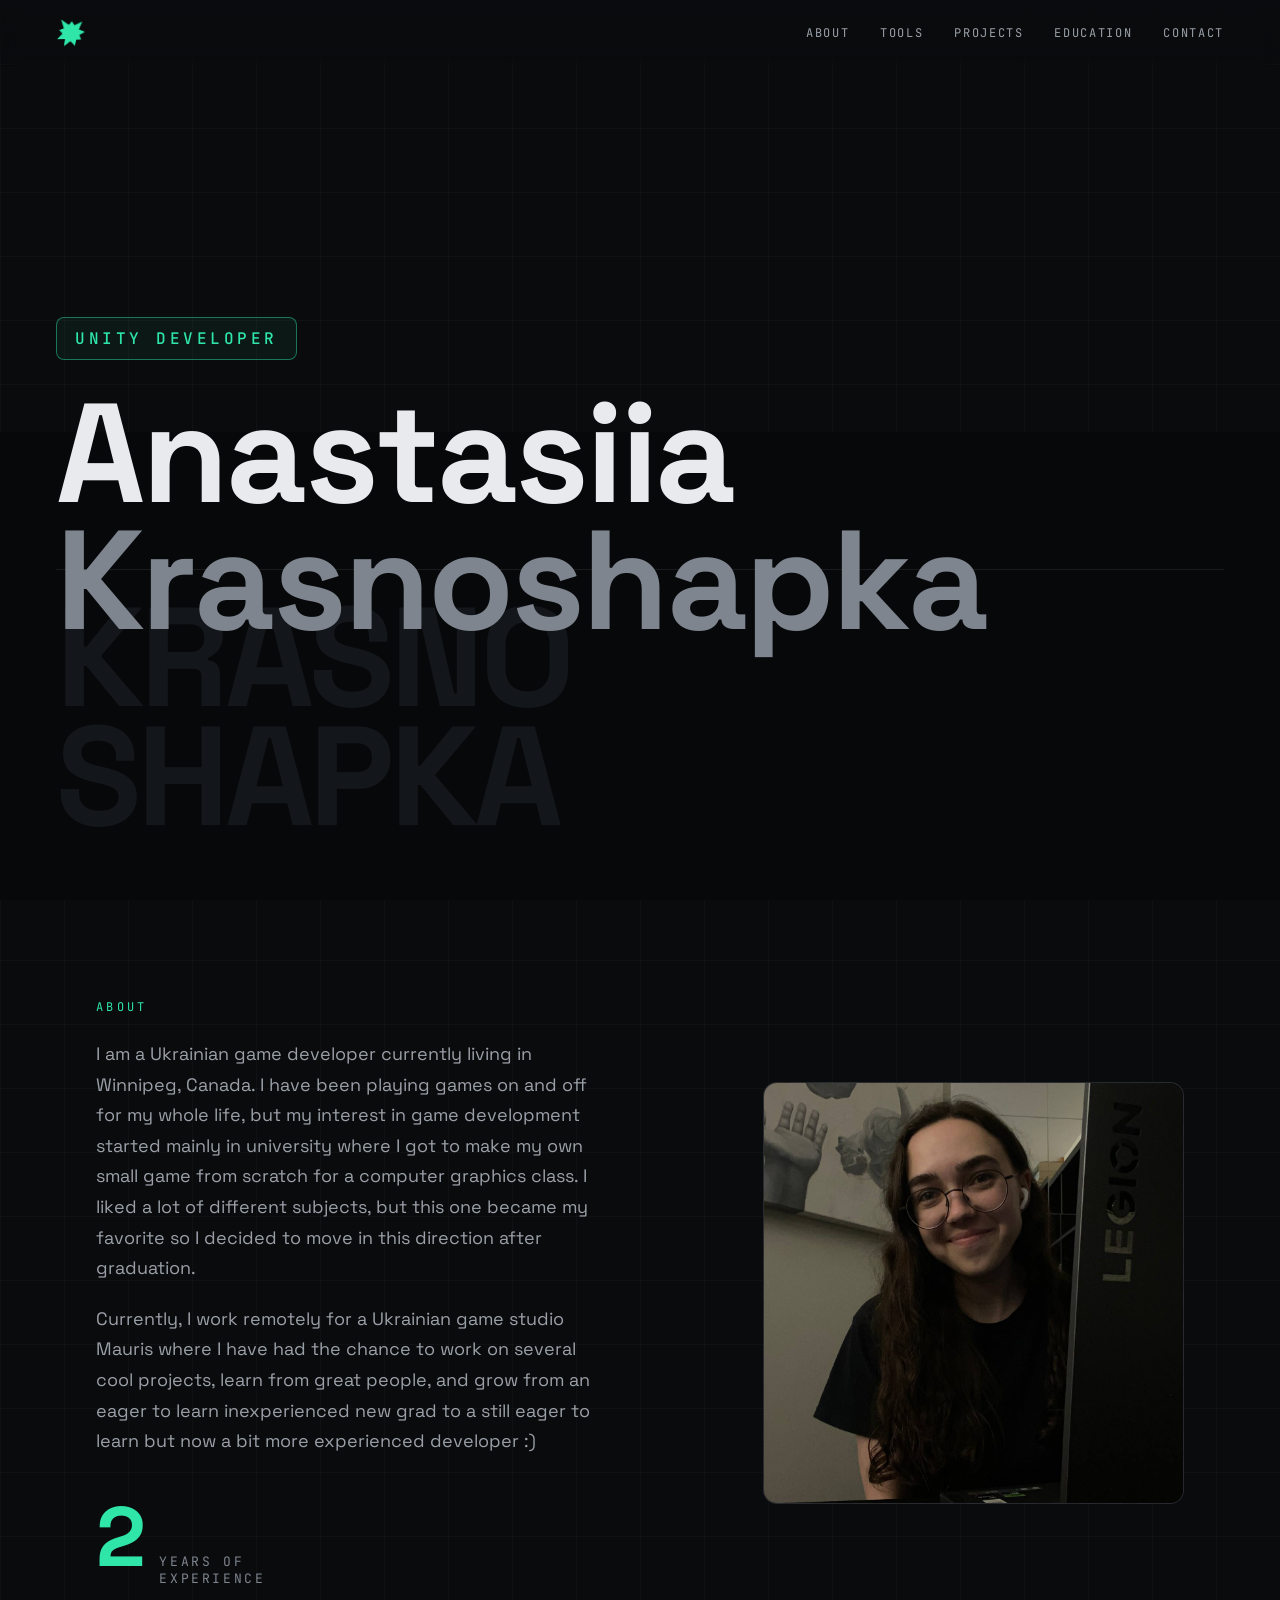
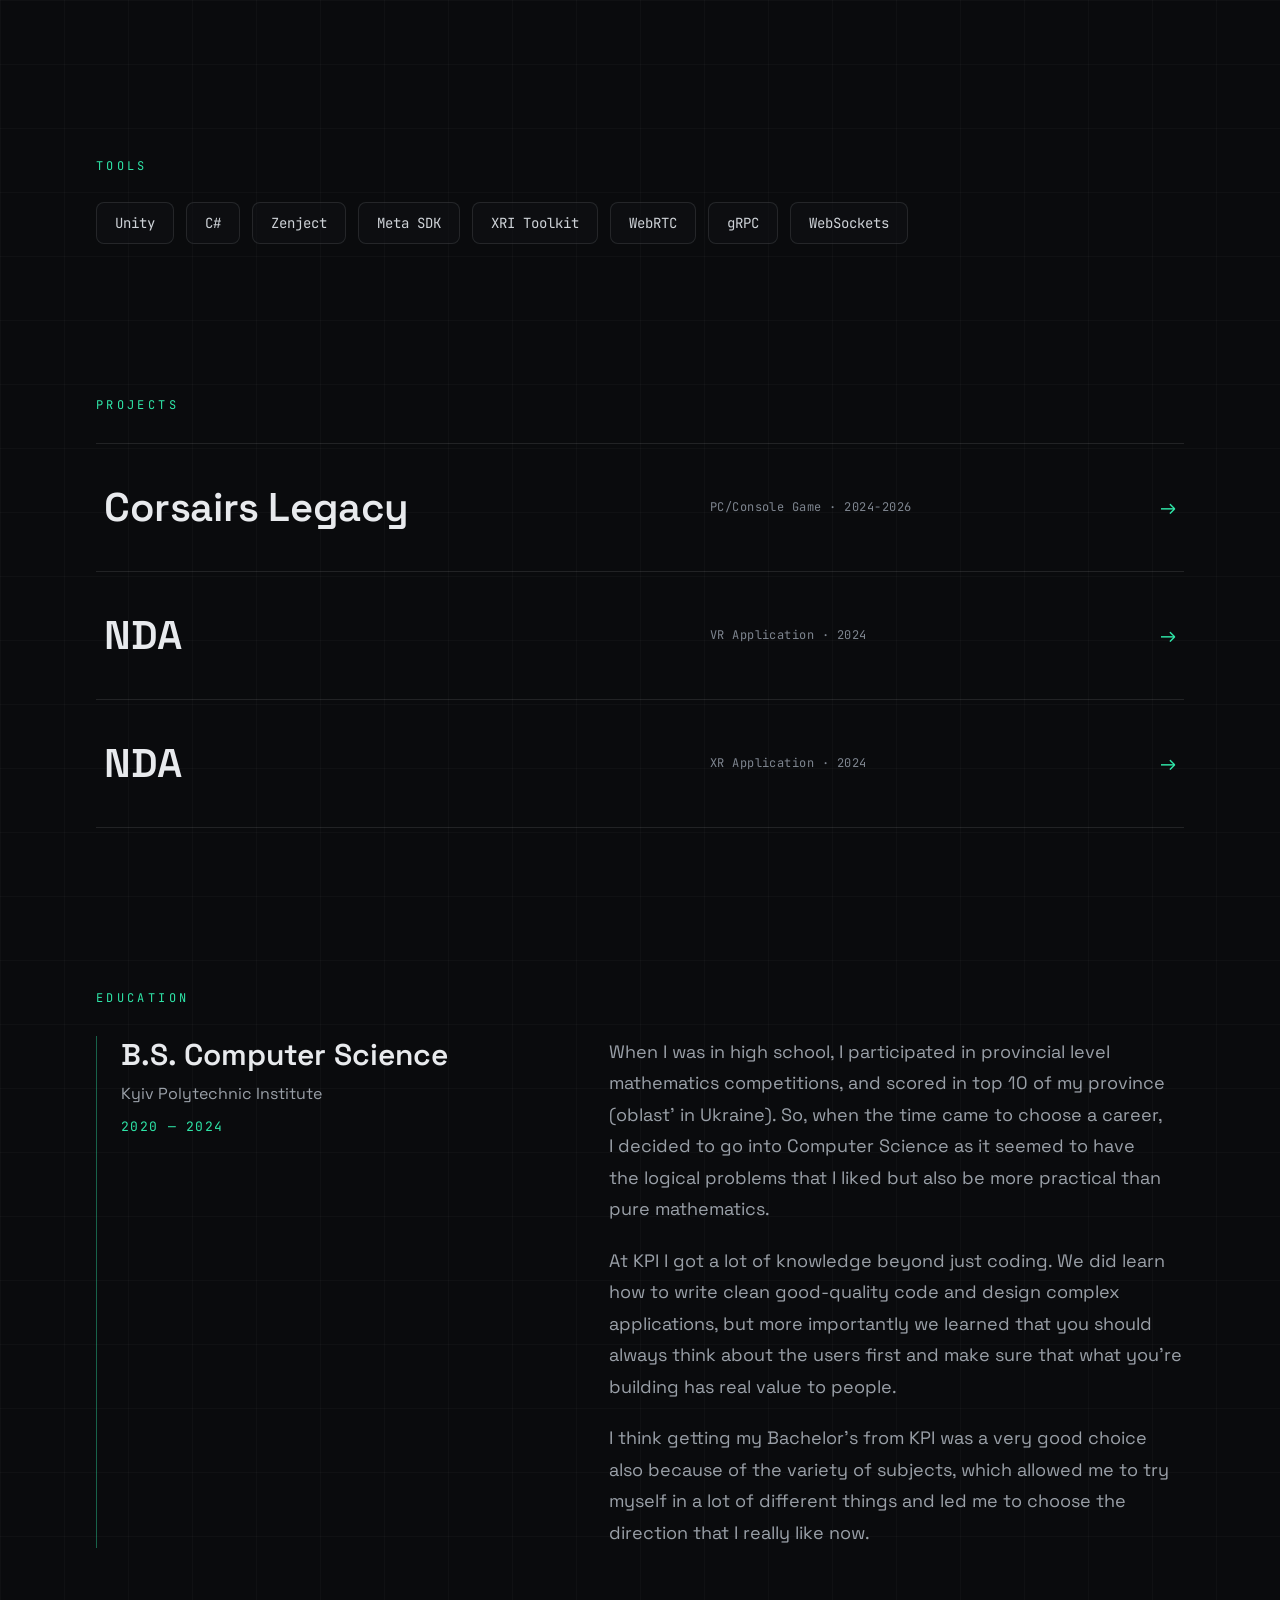
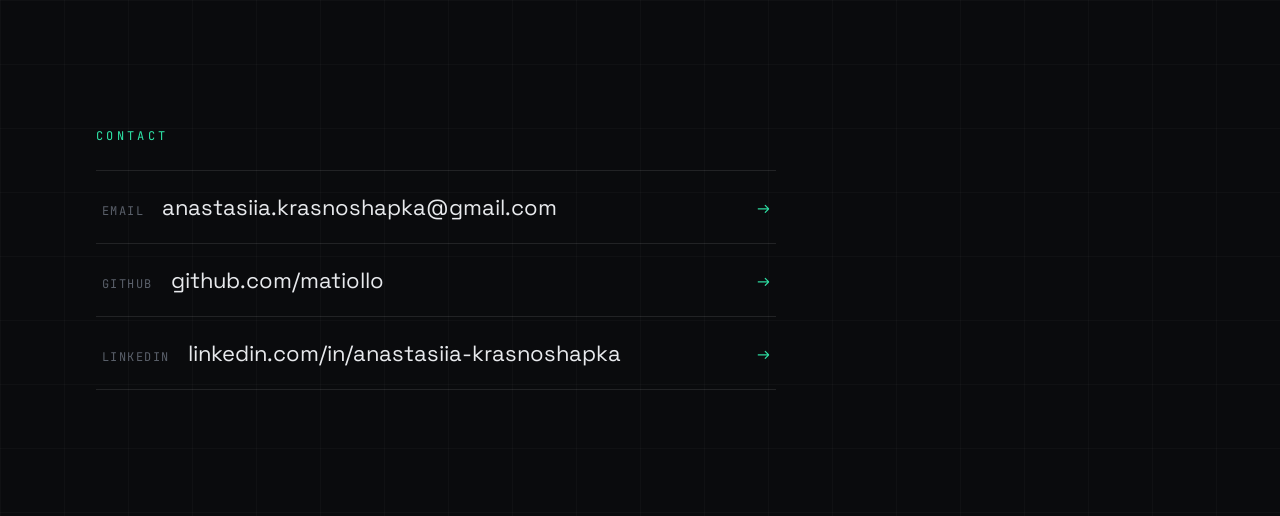
==== commit 43b4049b: "rebuilt the website. v2" ====
--- a/index.html
+++ b/index.html
@@ -1,25 +1,291 @@
-<!doctype html>
+<!DOCTYPE html>
 <html lang="en">
 <head>
-<meta charset="utf-8" />
-<meta name="viewport" content="width=device-width,initial-scale=1" />
-<title>Anastasiia Krasnoshapka — Unity Developer</title>
-<link rel="icon" type="image/svg+xml" href="src/assets/favicon.svg" />
-<link rel="preconnect" href="https://fonts.googleapis.com" />
-<link rel="preconnect" href="https://fonts.gstatic.com" crossorigin />
-<link href="https://fonts.googleapis.com/css2?family=Instrument+Serif:ital@0;1&family=Geist:wght@300;400;500;600;700&family=JetBrains+Mono:wght@400;500&display=swap" rel="stylesheet" />
-<link rel="stylesheet" href="styles.css" />
+  <meta charset="utf-8">
+  <meta name="viewport" content="width=device-width, initial-scale=1">
+  <title>Anastasiia Krasnoshapka</title>
+  <link rel="preconnect" href="https://fonts.googleapis.com">
+  <link rel="preconnect" href="https://fonts.gstatic.com" crossorigin>
+  <link href="https://fonts.googleapis.com/css2?family=Space+Grotesk:wght@400;500;600;700&family=JetBrains+Mono:wght@400;500;600&display=swap" rel="stylesheet">
+  <link rel="icon" type="image/png" href="assets/ak_icon.png">
+  <style>
+    * { box-sizing: border-box; }
+    html { scroll-behavior: smooth; }
+    body {
+      margin: 0;
+      background-color: #0a0b0d;
+      background-image:
+        linear-gradient(rgba(255,255,255,.025) 1px, transparent 1px),
+        linear-gradient(90deg, rgba(255,255,255,.025) 1px, transparent 1px);
+      background-size: 64px 64px;
+      color: #e8eaed;
+      font-family: 'Space Grotesk', system-ui, sans-serif;
+      -webkit-font-smoothing: antialiased;
+      overflow-x: hidden;
+    }
+    ::selection { background: rgba(47,230,168,.25); }
+    a { color: inherit; text-decoration: none; }
+    @keyframes ak-blink { 0%,49%{opacity:1} 50%,100%{opacity:0} }
+    @keyframes ak-bob { 0%,100%{transform:translateY(0)} 50%{transform:translateY(8px)} }
+    @keyframes ak-spin { to { transform: rotate(360deg); } }
+    @media (max-width: 860px) {
+      [data-hero-b] { grid-template-columns: 1fr !important; }
+      [data-about-grid] { grid-template-columns: 1fr !important; }
+      [data-edu-grid] { grid-template-columns: 1fr !important; }
+      [data-project-row] { grid-template-columns: 44px 1fr 22px !important; }
+      [data-project-row] [data-project-tag] { display: none !important; }
+    }
+    @media (max-width: 640px) { body { background-size: 40px 40px; } }
+    @media (hover: hover) and (pointer: fine) {
+      *, *::before, *::after { cursor: none !important; }
+    }
+  </style>
+  <style>
+  .dc-hv-0.ak-on{color:#2fe6a8 !important;}
+  .dc-hv-1.ak-on{color:#2fe6a8 !important;}
+  .dc-hv-2.ak-on{color:#2fe6a8 !important;}
+  .dc-hv-3.ak-on{color:#2fe6a8 !important;}
+  .dc-hv-4.ak-on{border-color:rgba(47,230,168,.6) !important;color:#2fe6a8 !important;transform:translateY(-3px) !important;}
+  .dc-hv-5.ak-on{border-color:rgba(47,230,168,.6) !important;color:#2fe6a8 !important;transform:translateY(-3px) !important;}
+  .dc-hv-6.ak-on{border-color:rgba(47,230,168,.6) !important;color:#2fe6a8 !important;transform:translateY(-3px) !important;}
+  .dc-hv-7.ak-on{border-color:rgba(47,230,168,.6) !important;color:#2fe6a8 !important;transform:translateY(-3px) !important;}
+  .dc-hv-8.ak-on{border-color:rgba(47,230,168,.6) !important;color:#2fe6a8 !important;transform:translateY(-3px) !important;}
+  .dc-hv-9.ak-on{border-color:rgba(47,230,168,.6) !important;color:#2fe6a8 !important;transform:translateY(-3px) !important;}
+  .dc-hv-10.ak-on{border-color:rgba(47,230,168,.6) !important;color:#2fe6a8 !important;transform:translateY(-3px) !important;}
+  .dc-hv-11.ak-on{border-color:rgba(47,230,168,.6) !important;color:#2fe6a8 !important;transform:translateY(-3px) !important;}
+  .dc-hv-12.ak-on{background:rgba(47,230,168,.04) !important;padding-left:20px !important;}
+  .dc-hv-13.ak-on{background:rgba(47,230,168,.04) !important;padding-left:20px !important;}
+  .dc-hv-14.ak-on{background:rgba(47,230,168,.04) !important;padding-left:20px !important;}
+  .dc-hv-15.ak-on{padding-left:16px !important;color:#2fe6a8 !important;}
+  .dc-hv-16.ak-on{padding-left:16px !important;color:#2fe6a8 !important;}
+  .dc-hv-17.ak-on{padding-left:16px !important;color:#2fe6a8 !important;}
+  </style>
 </head>
 <body>
-<div id="root"></div>
-
-<script src="https://unpkg.com/react@18.3.1/umd/react.development.js" integrity="sha384-hD6/rw4ppMLGNu3tX5cjIb+uRZ7UkRJ6BPkLpg4hAu/6onKUg4lLsHAs9EBPT82L" crossorigin="anonymous"></script>
-<script src="https://unpkg.com/react-dom@18.3.1/umd/react-dom.development.js" integrity="sha384-u6aeetuaXnQ38mYT8rp6sbXaQe3NL9t+IBXmnYxwkUI2Hw4bsp2Wvmx4yRQF1uAm" crossorigin="anonymous"></script>
-<script src="https://unpkg.com/@babel/standalone@7.29.0/babel.min.js" integrity="sha384-m08KidiNqLdpJqLq95G/LEi8Qvjl/xUYll3QILypMoQ65QorJ9Lvtp2RXYGBFj1y" crossorigin="anonymous"></script>
-
-<script type="text/babel" src="components/Wood.jsx"></script>
-<script type="text/babel" src="components/MainPage.jsx"></script>
-<script type="text/babel" src="components/ProjectPage.jsx"></script>
-<script type="text/babel" src="components/App.jsx"></script>
+<div style="position:relative;width:100%;overflow:hidden;">
+
+  <!-- ===== LOADER ===== -->
+  <div id="ak-loader" style="position:fixed;inset:0;z-index:9000;background:#0a0b0d;display:flex;flex-direction:column;align-items:center;justify-content:center;gap:28px;transition:opacity .6s ease;font-family:'JetBrains Mono',monospace;">
+    <div style="width:46px;height:46px;border:2px solid rgba(47,230,168,.2);border-top-color:#2fe6a8;border-radius:50%;animation:ak-spin .9s linear infinite;"></div>
+    <div style="width:min(280px,64vw);">
+      <div style="display:flex;justify-content:space-between;font-size:11px;letter-spacing:.18em;color:#7e858f;margin-bottom:10px;text-transform:uppercase;">
+        <span>Initializing</span><span><span data-loader-pct>000</span>%</span>
+      </div>
+      <div style="height:2px;background:rgba(255,255,255,.08);border-radius:2px;overflow:hidden;">
+        <div data-loader-bar style="height:100%;width:0%;background:#2fe6a8;transition:width .1s linear;"></div>
+      </div>
+    </div>
+    <!-- <div style="font-size:10px;letter-spacing:.3em;color:#41464d;text-transform:uppercase;">AK · Unity Developer</div> -->
+  </div>
+
+  <!-- ===== NAV ===== -->
+  <nav style="position:fixed;top:0;left:0;right:0;z-index:800;display:flex;align-items:center;justify-content:space-between;padding:18px clamp(20px,5vw,56px);backdrop-filter:blur(10px);background:linear-gradient(180deg,rgba(10,11,13,.85),rgba(10,11,13,0));">
+    <!-- <a href="#top" data-cursor style="display:flex;align-items:center;gap:10px;font-weight:700;letter-spacing:.04em;">
+      <span style="display:inline-flex;width:30px;height:30px;align-items:center;justify-content:center;border:1px solid rgba(47,230,168,.5);border-radius:6px;color:#2fe6a8;font-family:'JetBrains Mono',monospace;font-size:13px;">AK</span>
+    </a> -->
+    <a href="#top" data-cursor style="display:flex;align-items:center;gap:10px;font-weight:700;letter-spacing:.04em;">
+      <img src="assets/ak_icon.png" alt="AK" width="30" height="30" style="display:block;width:30px;height:30px;object-fit:contain;">
+    </a>
+    <div style="display:flex;gap:clamp(14px,2.4vw,34px);font-family:'JetBrains Mono',monospace;font-size:12px;letter-spacing:.14em;text-transform:uppercase;color:#9aa0a8;">
+      <a href="#about" data-cursor style="transition:color .2s;" class="dc-hv-0">About</a>
+      <a href="#tools" data-cursor style="transition:color .2s;" class="dc-hv-1">Tools</a>
+      <a href="#work" data-cursor style="transition:color .2s;" class="dc-hv-2">Projects</a>
+      <a href="#education" data-cursor style="transition:color .2s;" class="dc-hv-2">Education</a>
+      <a href="#contact" data-cursor style="transition:color .2s;" class="dc-hv-3">Contact</a>
+    </div>
+  </nav>
+
+  <div id="top"></div>
+
+  <!-- ===== HERO ===== -->
+  <header style="min-height:100vh;display:flex;flex-direction:column;justify-content:center;gap:30px;padding:140px clamp(20px,5vw,56px) 80px;position:relative;">
+    <div style="display:inline-flex;align-self:flex-start;align-items:center;gap:12px;padding:10px 18px;border:1px solid rgba(47,230,168,.45);border-radius:8px;background:rgba(47,230,168,.06);">
+      <!-- <span style="width:8px;height:8px;border-radius:50%;background:#2fe6a8;box-shadow:0 0 12px #2fe6a8;"></span> -->
+      <span style="font-family:'JetBrains Mono',monospace;font-size:clamp(13px,1.5vw,16px);letter-spacing:.22em;color:#2fe6a8;text-transform:uppercase;font-weight:500;white-space:nowrap;">Unity Developer</span>
+    </div>
+    <h1 style="margin:0;font-weight:700;line-height:.9;font-size:clamp(46px,11vw,168px);letter-spacing:-.02em;">
+      <span data-magnet-word style="display:block;">Anastasiia</span>
+      <span data-magnet-word style="display:block;color:#7e858f;">Krasnoshapka</span>
+    </h1>
+    <!-- <div style="display:flex;align-items:center;gap:14px;font-family:'JetBrains Mono',monospace;font-size:11px;letter-spacing:.24em;color:#5a606a;text-transform:uppercase;">
+      <span style="display:inline-block;width:36px;height:1px;background:#2fe6a8;"></span>
+      <span>Hello!</span>
+    </div> -->
+    <!-- <div style="position:absolute;bottom:34px;right:clamp(20px,5vw,56px);display:flex;flex-direction:column;align-items:center;gap:10px;font-family:'JetBrains Mono',monospace;font-size:10px;letter-spacing:.28em;color:#5a606a;text-transform:uppercase;">
+      <span>Scroll</span>
+      <span style="display:inline-block;width:1px;height:34px;background:linear-gradient(#2fe6a8,transparent);animation:ak-bob 1.8s ease-in-out infinite;"></span>
+    </div> -->
+  </header>
+
+  <!-- ===== ABOUT ===== -->
+  <section id="about" data-reveal style="opacity:0;transform:translateY(24px);transition:opacity .8s cubic-bezier(.2,.7,.2,1),transform .8s cubic-bezier(.2,.7,.2,1);padding:clamp(70px,11vh,130px) clamp(20px,5vw,56px);max-width:1200px;margin:0 auto;">
+    <div style="display:grid;grid-template-columns:1.4fr 1fr;gap:clamp(36px,6vw,80px);align-items:center;" data-about-grid>
+      <div>
+        <div style="font-family:'JetBrains Mono',monospace;font-size:12px;letter-spacing:.28em;color:#2fe6a8;text-transform:uppercase;margin-bottom:24px;">About</div>
+        <!-- <p style="font-size:clamp(20px,2.6vw,32px);line-height:1.5;font-weight:500;margin:0 0 28px;letter-spacing:-.01em;">I love making games, solving technical challenges, and reading players' reviews — especially the positive ones.</p> -->
+        <p style="color:#9aa0a8;font-size:clamp(15px,1.7vw,18px);line-height:1.7;max-width:520px;margin:0 0 20px;">I am a Ukrainian game developer currently living in Winnipeg, Canada. I have been playing games on and off for my whole life, but my interest in game development started mainly in university where I got to make my own small game from scratch for a computer graphics class. I liked a lot of different subjects, but this one became my favorite so I decided to move in this direction after graduation.</p>
+        <p style="color:#9aa0a8;font-size:clamp(15px,1.7vw,18px);line-height:1.7;max-width:520px;margin:0;">Currently, I work remotely for a Ukrainian game studio Mauris where I have had the chance to work on several cool projects, learn from great people, and grow from an eager to learn inexperienced new grad to a still eager to learn but now a bit more experienced developer :)</p>
+        <div style="margin-top:38px;display:flex;align-items:baseline;gap:16px;">
+          <span style="font-size:clamp(48px,7vw,84px);font-weight:700;line-height:1;color:#2fe6a8;letter-spacing:-.03em;">2</span>
+          <span style="font-family:'JetBrains Mono',monospace;font-size:13px;letter-spacing:.2em;text-transform:uppercase;color:#7e858f;">years of<br>experience</span>
+        </div>
+      </div>
+      <div style="position:relative;">
+        <div style="aspect-ratio:1/1;width:100%;border:1px solid rgba(255,255,255,.1);border-radius:14px;overflow:hidden;background:repeating-linear-gradient(45deg,#101317,#101317 10px,#0d1014 10px,#0d1014 20px);display:flex;align-items:center;justify-content:center;">
+          <!-- <span style="font-family:'JetBrains Mono',monospace;font-size:12px;letter-spacing:.16em;color:#5a606a;text-transform:uppercase;">[ portrait.jpg ]</span> -->
+          <img src="assets/portrait.jpg" alt="Anastasiia Krasnoshapka" style="width:100%;height:100%;object-fit:cover;display:block;">
+        </div>
+        <!-- <div style="position:absolute;top:14px;left:14px;font-family:'JetBrains Mono',monospace;font-size:10px;letter-spacing:.2em;color:#2fe6a8;">+ A.KRASNOSHAPKA</div> -->
+      </div>
+    </div>
+  </section>
+
+  <!-- ===== TOOLS ===== -->
+  <section id="tools" data-reveal style="opacity:0;transform:translateY(24px);transition:opacity .8s cubic-bezier(.2,.7,.2,1),transform .8s cubic-bezier(.2,.7,.2,1);padding:clamp(50px,8vh,90px) clamp(20px,5vw,56px);max-width:1200px;margin:0 auto;">
+    <div style="font-family:'JetBrains Mono',monospace;font-size:12px;letter-spacing:.28em;color:#2fe6a8;text-transform:uppercase;margin-bottom:28px;">Tools</div>
+    <div style="display:flex;flex-wrap:wrap;gap:12px;">
+      
+        <span data-cursor style="display:inline-flex;align-items:center;gap:9px;padding:11px 18px;border:1px solid rgba(255,255,255,.1);border-radius:8px;font-family:'JetBrains Mono',monospace;font-size:14px;color:#cfd3d8;background:rgba(16,19,23,.5);transition:border-color .25s,color .25s,transform .25s;" class="dc-hv-4">
+          Unity
+        </span>
+      
+        <span data-cursor style="display:inline-flex;align-items:center;gap:9px;padding:11px 18px;border:1px solid rgba(255,255,255,.1);border-radius:8px;font-family:'JetBrains Mono',monospace;font-size:14px;color:#cfd3d8;background:rgba(16,19,23,.5);transition:border-color .25s,color .25s,transform .25s;" class="dc-hv-5">
+          C#
+        </span>
+      
+        <span data-cursor style="display:inline-flex;align-items:center;gap:9px;padding:11px 18px;border:1px solid rgba(255,255,255,.1);border-radius:8px;font-family:'JetBrains Mono',monospace;font-size:14px;color:#cfd3d8;background:rgba(16,19,23,.5);transition:border-color .25s,color .25s,transform .25s;" class="dc-hv-6">
+          Zenject
+        </span>
+      
+        <span data-cursor style="display:inline-flex;align-items:center;gap:9px;padding:11px 18px;border:1px solid rgba(255,255,255,.1);border-radius:8px;font-family:'JetBrains Mono',monospace;font-size:14px;color:#cfd3d8;background:rgba(16,19,23,.5);transition:border-color .25s,color .25s,transform .25s;" class="dc-hv-7">
+          Meta SDK
+        </span>
+      
+        <span data-cursor style="display:inline-flex;align-items:center;gap:9px;padding:11px 18px;border:1px solid rgba(255,255,255,.1);border-radius:8px;font-family:'JetBrains Mono',monospace;font-size:14px;color:#cfd3d8;background:rgba(16,19,23,.5);transition:border-color .25s,color .25s,transform .25s;" class="dc-hv-8">
+          XRI Toolkit
+        </span>
+      
+        <span data-cursor style="display:inline-flex;align-items:center;gap:9px;padding:11px 18px;border:1px solid rgba(255,255,255,.1);border-radius:8px;font-family:'JetBrains Mono',monospace;font-size:14px;color:#cfd3d8;background:rgba(16,19,23,.5);transition:border-color .25s,color .25s,transform .25s;" class="dc-hv-9">
+          WebRTC
+        </span>
+      
+        <span data-cursor style="display:inline-flex;align-items:center;gap:9px;padding:11px 18px;border:1px solid rgba(255,255,255,.1);border-radius:8px;font-family:'JetBrains Mono',monospace;font-size:14px;color:#cfd3d8;background:rgba(16,19,23,.5);transition:border-color .25s,color .25s,transform .25s;" class="dc-hv-10">
+          gRPC
+        </span>
+      
+        <span data-cursor style="display:inline-flex;align-items:center;gap:9px;padding:11px 18px;border:1px solid rgba(255,255,255,.1);border-radius:8px;font-family:'JetBrains Mono',monospace;font-size:14px;color:#cfd3d8;background:rgba(16,19,23,.5);transition:border-color .25s,color .25s,transform .25s;" class="dc-hv-11">
+          WebSockets
+        </span>
+      
+    </div>
+  </section>
+
+  <!-- ===== PROJECTS ===== -->
+  <section id="work" data-reveal style="opacity:0;transform:translateY(24px);transition:opacity .8s cubic-bezier(.2,.7,.2,1),transform .8s cubic-bezier(.2,.7,.2,1);padding:clamp(60px,9vh,110px) clamp(20px,5vw,56px);max-width:1200px;margin:0 auto;">
+    <div style="font-family:'JetBrains Mono',monospace;font-size:12px;letter-spacing:.28em;color:#2fe6a8;text-transform:uppercase;margin-bottom:30px;">Projects</div>
+    <div style="display:flex;flex-direction:column;border-top:1px solid rgba(255,255,255,.1);">
+      
+        <a href="Corsairs-Legacy.html" data-cursor style="display:grid;grid-template-columns:1.4fr 1fr 28px;align-items:center;gap:20px;padding:clamp(22px,3.2vw,38px) 8px;border-bottom:1px solid rgba(255,255,255,.1);transition:background .3s,padding-left .3s;position:relative;" class="dc-hv-12" data-project-row>
+          <span style="font-size:clamp(22px,3.2vw,40px);font-weight:600;letter-spacing:-.01em;">Corsairs Legacy</span>
+          <span data-project-tag style="font-family:'JetBrains Mono',monospace;font-size:12px;color:#7e858f;letter-spacing:.04em;">PC/Console Game · 2024-2026</span>
+          <span style="color:#2fe6a8;font-size:20px;justify-self:end;">→</span>
+        </a>
+      
+        <a href="VR-Application.html" data-cursor style="display:grid;grid-template-columns:1.4fr 1fr 28px;align-items:center;gap:20px;padding:clamp(22px,3.2vw,38px) 8px;border-bottom:1px solid rgba(255,255,255,.1);transition:background .3s,padding-left .3s;position:relative;" class="dc-hv-13" data-project-row>
+          <span style="font-size:clamp(22px,3.2vw,40px);font-weight:600;letter-spacing:-.01em;">NDA</span>
+          <span data-project-tag style="font-family:'JetBrains Mono',monospace;font-size:12px;color:#7e858f;letter-spacing:.04em;">VR Application · 2024</span>
+          <span style="color:#2fe6a8;font-size:20px;justify-self:end;">→</span>
+        </a>
+      
+        <a href="XR-Application.html" data-cursor style="display:grid;grid-template-columns:1.4fr 1fr 28px;align-items:center;gap:20px;padding:clamp(22px,3.2vw,38px) 8px;border-bottom:1px solid rgba(255,255,255,.1);transition:background .3s,padding-left .3s;position:relative;" class="dc-hv-14" data-project-row>
+          <span style="font-size:clamp(22px,3.2vw,40px);font-weight:600;letter-spacing:-.01em;">NDA</span>
+          <span data-project-tag style="font-family:'JetBrains Mono',monospace;font-size:12px;color:#7e858f;letter-spacing:.04em;">XR Application · 2024</span>
+          <span style="color:#2fe6a8;font-size:20px;justify-self:end;">→</span>
+        </a>
+      
+    </div>
+  </section>
+
+  <!-- ===== EDUCATION ===== -->
+  <section id="education" data-reveal style="opacity:0;transform:translateY(24px);transition:opacity .8s cubic-bezier(.2,.7,.2,1),transform .8s cubic-bezier(.2,.7,.2,1);padding:clamp(60px,9vh,110px) clamp(20px,5vw,56px);max-width:1200px;margin:0 auto;">
+    <div style="font-family:'JetBrains Mono',monospace;font-size:12px;letter-spacing:.28em;color:#2fe6a8;text-transform:uppercase;margin-bottom:30px;">Education</div>
+    <div style="display:grid;grid-template-columns:1fr 1.3fr;gap:clamp(30px,6vw,70px);" data-edu-grid>
+      <div style="border-left:1px solid rgba(47,230,168,.4);padding-left:24px;">
+        <div style="font-size:clamp(22px,2.8vw,30px);font-weight:600;line-height:1.25;">B.S. Computer Science</div>
+        <div style="color:#9aa0a8;margin-top:10px;font-size:16px;">Kyiv Polytechnic Institute</div>
+        <div style="font-family:'JetBrains Mono',monospace;color:#2fe6a8;margin-top:14px;font-size:13px;letter-spacing:.1em;">2020 — 2024</div>
+      </div>
+      <div>
+        <!-- <p style="color:#9aa0a8;font-size:clamp(15px,1.7vw,18px);line-height:1.75;margin:0;text-wrap:pretty;">I studied computer science at KPI. There I took a graphics course and built a 3D game as a course project, and that became the direction I wanted to keep moving in. University gave me a lot of useful skills, such as design principles, multithreading, and comfort with C#. But most of what I actually use day to day I learned after graduating, from the projects I got to work on, from feedback from my senior colleagues, and from trying things and fixing them when they break.</p> -->
+        <p style="color:#9aa0a8;font-size:clamp(15px,1.7vw,18px);line-height:1.75;margin:0 0 20px;text-wrap:pretty;">When I was in high school, I participated in provincial level mathematics competitions, and scored in top 10 of my province (oblast' in Ukraine). So, when the time came to choose a career, I decided to go into Computer Science as it seemed to have the logical problems that I liked but also be more practical than pure mathematics.</p>
+        <p style="color:#9aa0a8;font-size:clamp(15px,1.7vw,18px);line-height:1.75;margin:0 0 20px;text-wrap:pretty;">At KPI I got a lot of knowledge beyond just coding. We did learn how to write clean good-quality code and design complex applications, but more importantly we learned that you should always think about the users first and make sure that what you're building has real value to people.</p>
+        <p style="color:#9aa0a8;font-size:clamp(15px,1.7vw,18px);line-height:1.75;margin:0;text-wrap:pretty;">I think getting my Bachelor's from KPI was a very good choice also because of the variety of subjects, which allowed me to try myself in a lot of different things and led me to choose the direction that I really like now.</p>
+      </div>
+    </div>
+  </section>
+
+  <!-- ===== CONTACT ===== -->
+  <section id="contact" data-reveal style="opacity:0;transform:translateY(24px);transition:opacity .8s cubic-bezier(.2,.7,.2,1),transform .8s cubic-bezier(.2,.7,.2,1);padding:clamp(70px,11vh,140px) clamp(20px,5vw,56px) clamp(90px,14vh,160px);max-width:1200px;margin:0 auto;">
+    <div style="font-family:'JetBrains Mono',monospace;font-size:12px;letter-spacing:.28em;color:#2fe6a8;text-transform:uppercase;margin-bottom:26px;">Contact</div>
+    <!-- <h2 style="font-size:clamp(34px,6vw,80px);font-weight:700;letter-spacing:-.02em;margin:0 0 40px;line-height:1;">Let's build<br>something.</h2> -->
+    <div style="display:flex;flex-direction:column;border-top:1px solid rgba(255,255,255,.1);max-width:680px;">
+      
+        <a href="mailto:anastasiia.krasnoshapka@gmail.com" target="_blank" data-cursor style="display:flex;align-items:center;justify-content:space-between;padding:22px 6px;border-bottom:1px solid rgba(255,255,255,.1);transition:padding-left .3s,color .3s;" class="dc-hv-15">
+          <span style="display:flex;gap:18px;align-items:baseline;"><span style="font-family:'JetBrains Mono',monospace;font-size:12px;color:#5a606a;letter-spacing:.12em;">EMAIL</span><span style="font-size:clamp(16px,2vw,22px);">anastasiia.krasnoshapka@gmail.com</span></span>
+          <span style="color:#2fe6a8;">→</span>
+        </a>
+      
+        <a href="https://github.com/matiollo" target="_blank" data-cursor style="display:flex;align-items:center;justify-content:space-between;padding:22px 6px;border-bottom:1px solid rgba(255,255,255,.1);transition:padding-left .3s,color .3s;" class="dc-hv-16">
+          <span style="display:flex;gap:18px;align-items:baseline;"><span style="font-family:'JetBrains Mono',monospace;font-size:12px;color:#5a606a;letter-spacing:.12em;">GITHUB</span><span style="font-size:clamp(16px,2vw,22px);">github.com/matiollo</span></span>
+          <span style="color:#2fe6a8;">→</span>
+        </a>
+      
+        <a href="https://www.linkedin.com/in/anastasiia-krasnoshapka/" target="_blank" data-cursor style="display:flex;align-items:center;justify-content:space-between;padding:22px 6px;border-bottom:1px solid rgba(255,255,255,.1);transition:padding-left .3s,color .3s;" class="dc-hv-17">
+          <span style="display:flex;gap:18px;align-items:baseline;"><span style="font-family:'JetBrains Mono',monospace;font-size:12px;color:#5a606a;letter-spacing:.12em;">LINKEDIN</span><span style="font-size:clamp(16px,2vw,22px);">linkedin.com/in/anastasiia-krasnoshapka</span></span>
+          <span style="color:#2fe6a8;">→</span>
+        </a>
+      
+    </div>
+  </section>
+
+  <!-- spacer so the tucked footer is revealed -->
+  <!-- <div style="height:clamp(360px,52vh,520px);"></div> -->
+
+  <!-- ===== FOOTER (tucked under) ===== -->
+  <footer style="position:fixed;left:0;right:0;bottom:0;z-index:-1;padding:clamp(40px,7vh,80px) clamp(20px,5vw,56px);display:flex;flex-direction:column;justify-content:flex-end;min-height:clamp(360px,52vh,520px);background:#07080a;">
+    <div style="display:flex;flex-wrap:wrap;justify-content:space-between;align-items:flex-end;gap:30px;border-top:1px solid rgba(255,255,255,.08);padding-top:28px;">
+      <div style="font-size:clamp(40px,11vw,150px);font-weight:700;letter-spacing:-.03em;line-height:.85;color:#13161a;">KRASNO<br>SHAPKA</div>
+      <div data-bottom-reveal style="font-family:'JetBrains Mono',monospace;font-size:11px;letter-spacing:.14em;color:#41464d;text-align:right;text-transform:uppercase;opacity:0;transform:translateY(14px);transition:opacity .6s ease,transform .6s ease;">
+        <!-- <div style="color:#2fe6a8;">● Available 2026</div> -->
+        <!-- <div style="margin-top:8px;">Unity · VR · XR</div> -->
+        <!-- <div style="margin-top:8px;">© Anastasiia Krasnoshapka</div> -->
+      </div>
+    </div>
+  </footer>
+
+</div>
+<script type="module">
+  import { initAll, initMagnetic } from './portfolio.js';
+  function wrapMagnetWords() {
+    document.querySelectorAll('[data-magnet-word]').forEach((el) => {
+      if (el.dataset.wrapped) return;
+      const text = el.textContent;
+      el.textContent = '';
+      for (const ch of text) {
+        const s = document.createElement('span');
+        s.setAttribute('data-magnet', '');
+        s.textContent = ch;
+        s.style.display = 'inline-block';
+        s.style.transition = 'transform .15s ease, color .3s ease';
+        s.style.willChange = 'transform';
+        el.appendChild(s);
+      }
+      el.dataset.wrapped = '1';
+    });
+  }
+  initAll();
+  wrapMagnetWords();
+  initMagnetic();
+</script>
 </body>
 </html>
